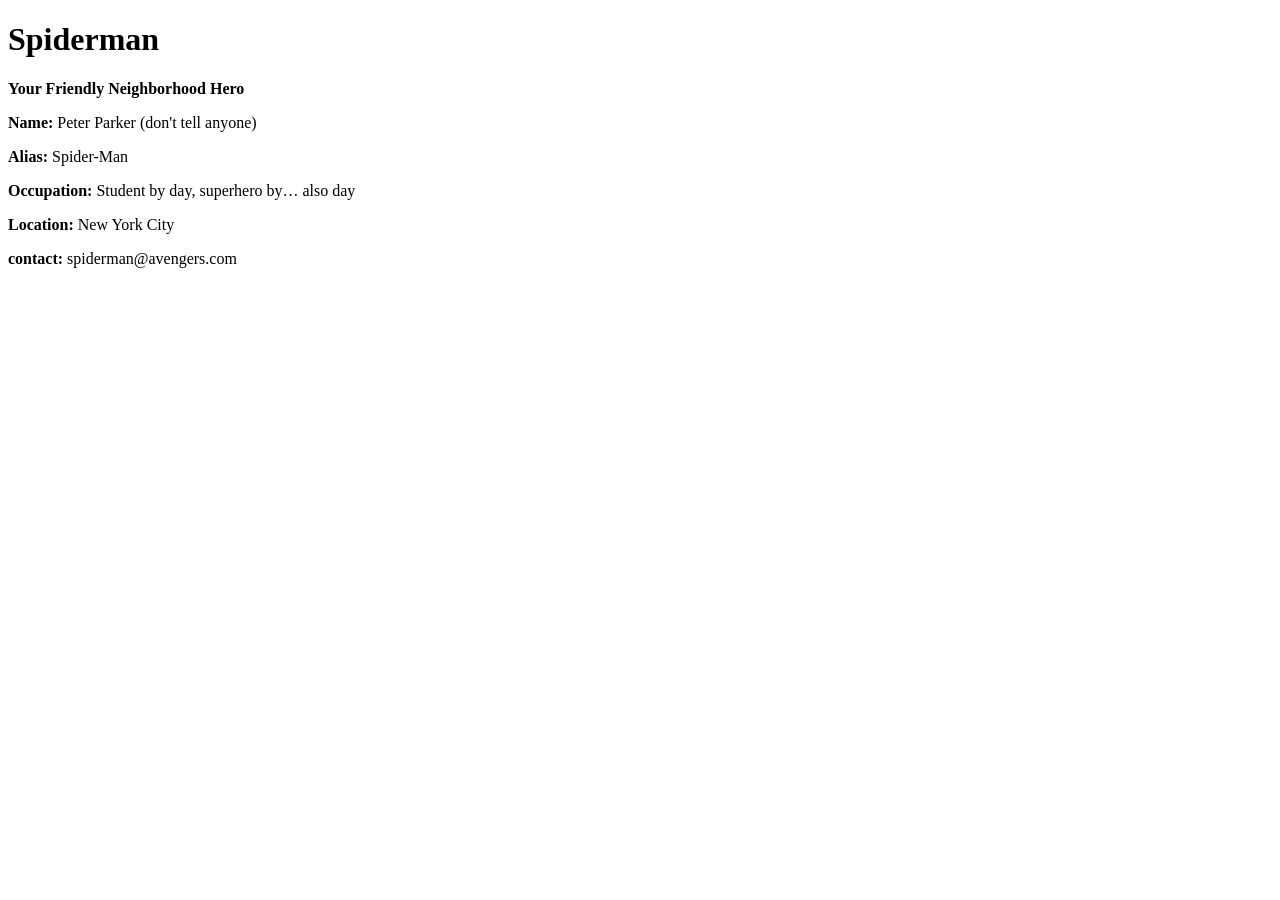
==== your-friendly-neighborhood-resume/index.html @ 915ddcb2 "Added" ====
<!DOCTYPE html>
<html lang="en">
<head>
    <meta charset="UTF-8">
    <meta name="viewport" content="width=device-width, initial-scale=1.0">
    <title>Document</title>
</head>
<body>
    <div>
        <div>
            <h1>Spiderman</h1>
            <p><b>Your Friendly Neighborhood Hero</b></p>
            <p><b>Name:</b> Peter Parker (don't tell anyone)</p>
            <p><b>Alias:</b> Spider-Man</p>
            <p><b>Occupation:</b> Student by day, superhero by… also day </p>
            <p><b>Location:</b> New York City</p>
            <p><b>contact:</b> spiderman@avengers.com</p>
        </div>


    </div>
    
</body>
</html>
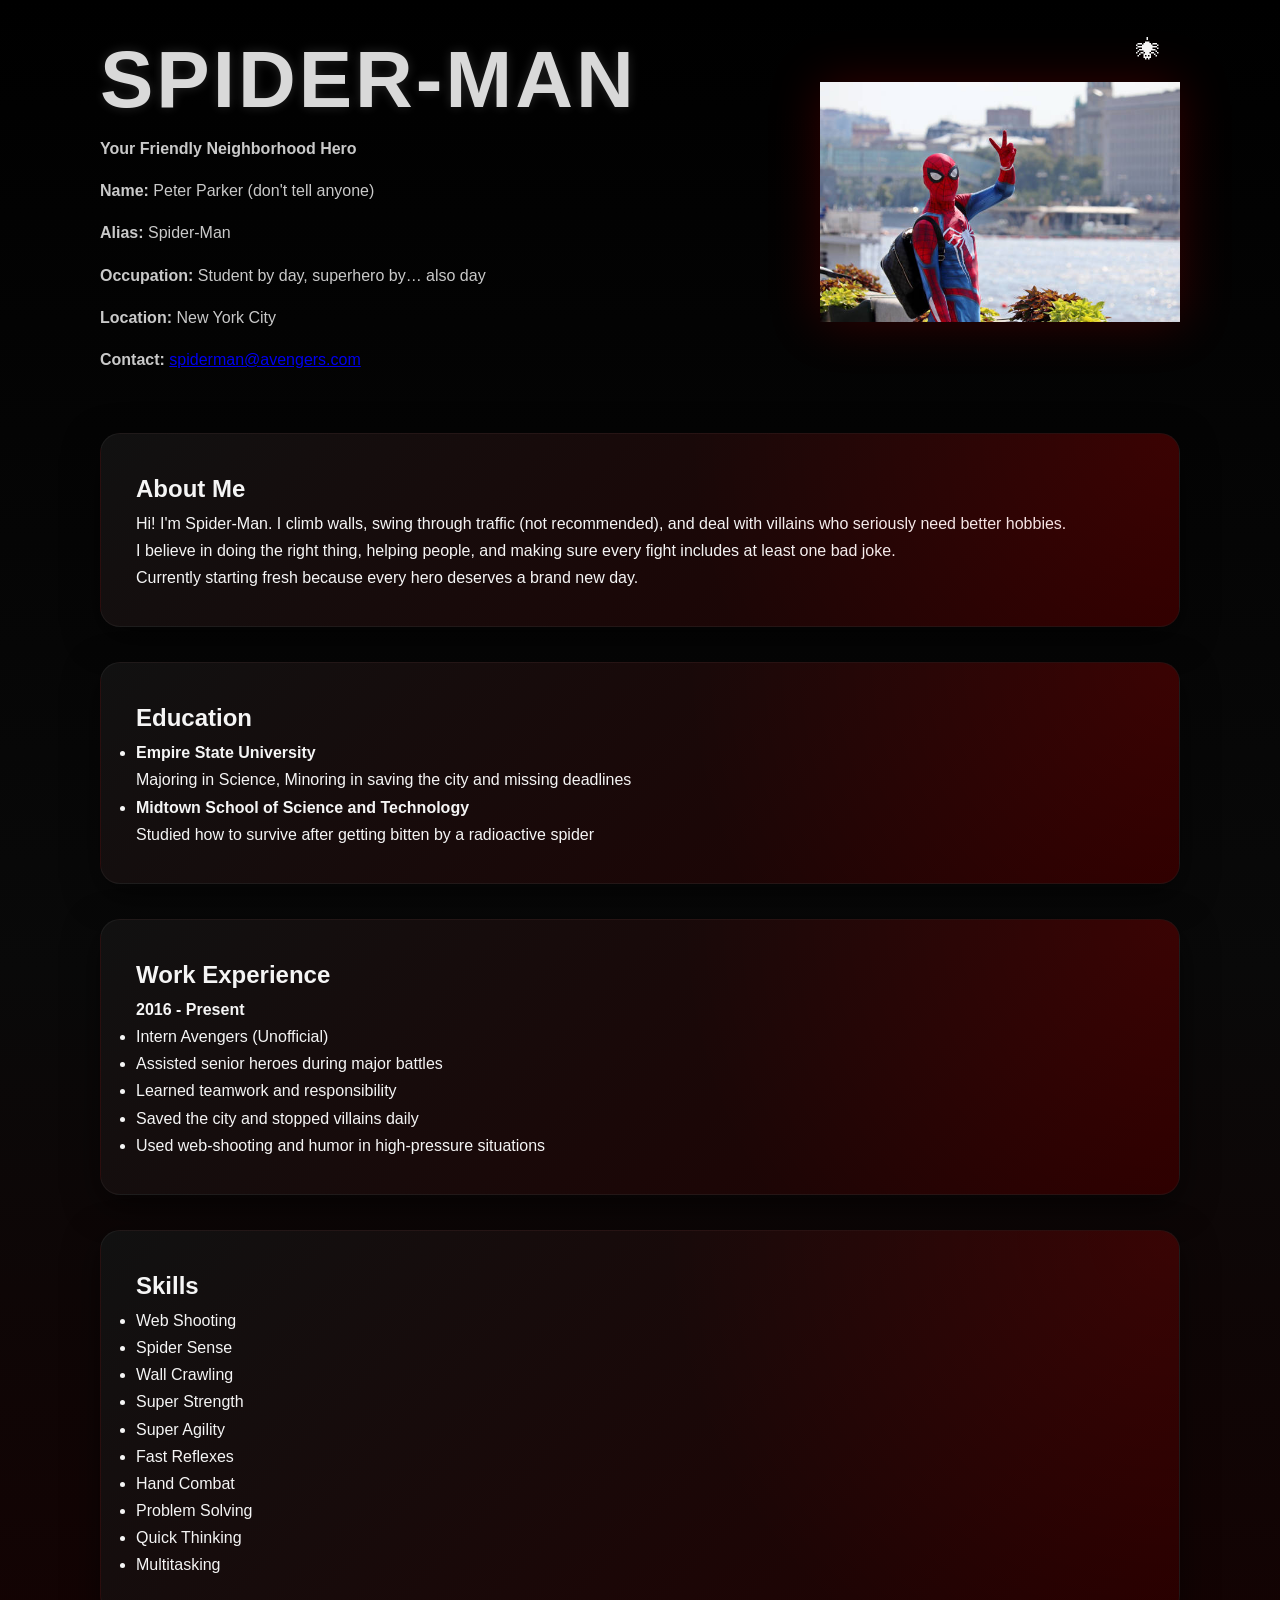
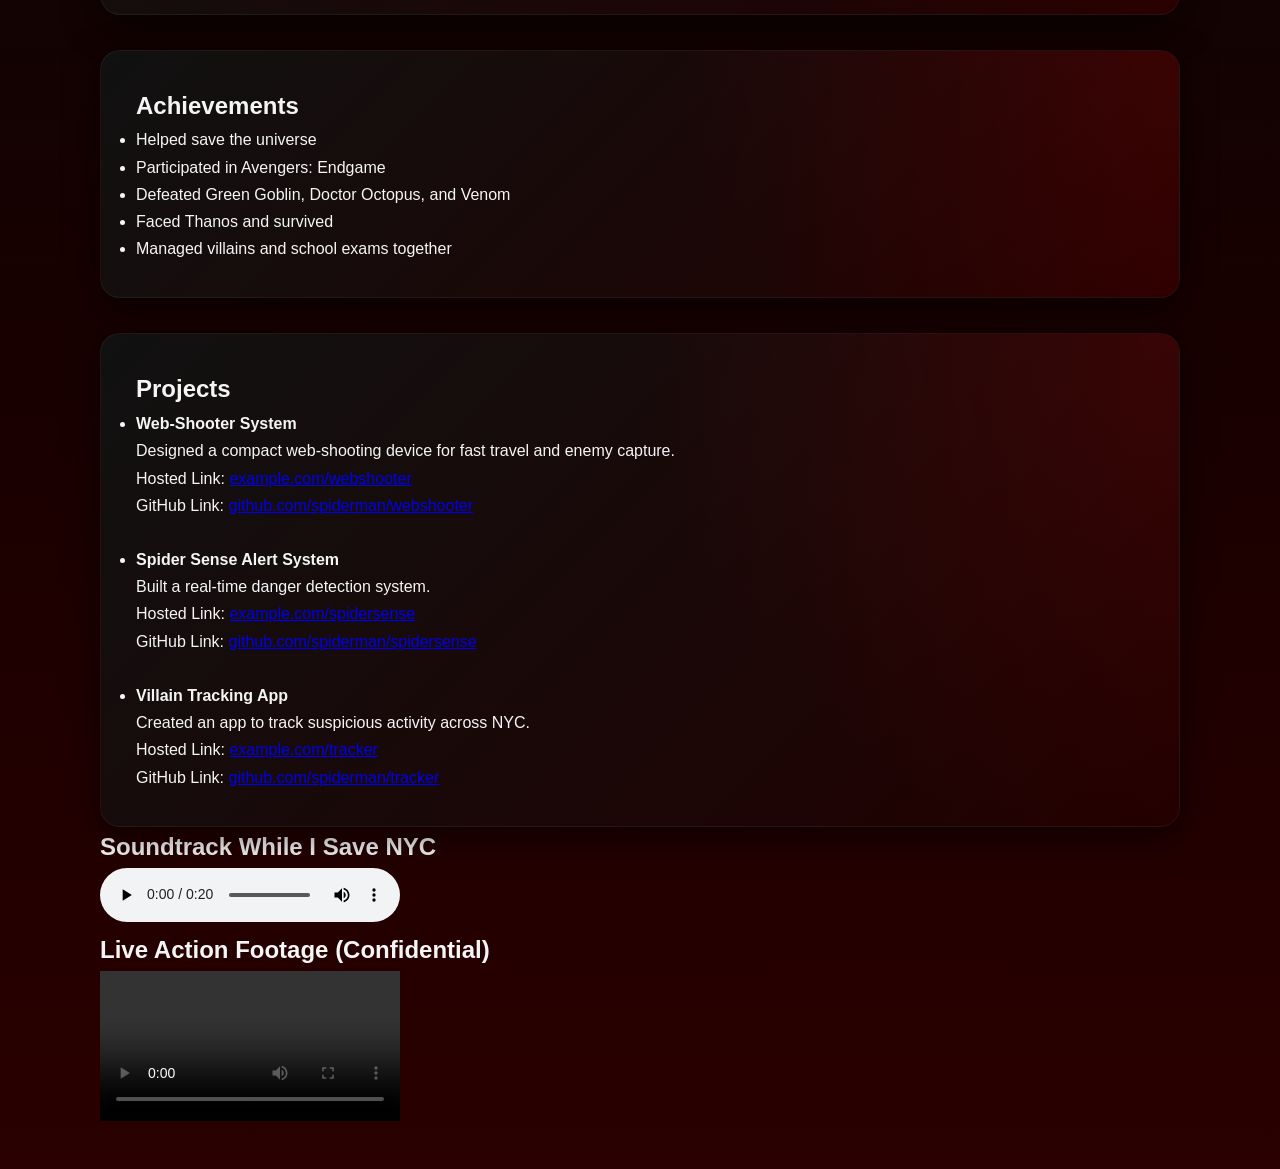
==== commit e6785bf8: "Updated" ====
--- a/your-friendly-neighborhood-resume/index.html
+++ b/your-friendly-neighborhood-resume/index.html
@@ -3,22 +3,219 @@
 <head>
     <meta charset="UTF-8">
     <meta name="viewport" content="width=device-width, initial-scale=1.0">
-    <title>Document</title>
+    <title>Spider-Man Portfolio</title>
+
+    
+    <link rel="stylesheet" href="style.css">
 </head>
+
 <body>
-    <div>
-        <div>
-            <h1>Spiderman</h1>
-            <p><b>Your Friendly Neighborhood Hero</b></p>
-            <p><b>Name:</b> Peter Parker (don't tell anyone)</p>
-            <p><b>Alias:</b> Spider-Man</p>
-            <p><b>Occupation:</b> Student by day, superhero by… also day </p>
-            <p><b>Location:</b> New York City</p>
-            <p><b>contact:</b> spiderman@avengers.com</p>
-        </div>
-
+
+    <div class="container">
+
+        
+        <section class="hero">
+
+            <div class="hero-text">
+                <h1>Spider-Man</h1>
+
+                <p><b>Your Friendly Neighborhood Hero</b></p>
+                <p><b>Name:</b> Peter Parker (don't tell anyone)</p>
+                <p><b>Alias:</b> Spider-Man</p>
+                <p><b>Occupation:</b> Student by day, superhero by… also day</p>
+                <p><b>Location:</b> New York City</p>
+
+                <p>
+                    <b>Contact:</b>
+                    <a href="mailto:spiderman@avengers.com">
+                        spiderman@avengers.com
+                    </a>
+                </p>
+            </div>
+
+            <div class="hero-image">
+                <img src="istockphoto-1255788082-612x612.jpg" alt="Spider-Man">
+            </div>
+
+        </section>
+
+        
+        <section class="glass-card">
+
+            <h2>About Me</h2>
+
+            <p>
+                Hi! I'm Spider-Man. I climb walls, swing through traffic
+                (not recommended), and deal with villains who seriously
+                need better hobbies.
+            </p>
+
+            <p>
+                I believe in doing the right thing, helping people,
+                and making sure every fight includes at least one bad joke.
+            </p>
+
+            <p>
+                Currently starting fresh because every hero deserves
+                a brand new day.
+            </p>
+
+        </section>
+
+        
+        <section class="glass-card">
+
+            <h2>Education</h2>
+
+            <ul>
+                <li>
+                    <b>Empire State University</b><br>
+                    Majoring in Science, Minoring in saving the city
+                    and missing deadlines
+                </li>
+
+                <li>
+                    <b>Midtown School of Science and Technology</b><br>
+                    Studied how to survive after getting bitten
+                    by a radioactive spider
+                </li>
+            </ul>
+
+        </section>
+
+       
+        <section class="glass-card">
+
+            <h2>Work Experience</h2>
+
+            <p><b>2016 - Present</b></p>
+
+            <ul>
+                <li>Intern Avengers (Unofficial)</li>
+                <li>Assisted senior heroes during major battles</li>
+                <li>Learned teamwork and responsibility</li>
+                <li>Saved the city and stopped villains daily</li>
+                <li>Used web-shooting and humor in high-pressure situations</li>
+            </ul>
+
+        </section>
+
+        
+        <section class="glass-card">
+
+            <h2>Skills</h2>
+
+            <ul>
+                <li>Web Shooting</li>
+                <li>Spider Sense</li>
+                <li>Wall Crawling</li>
+                <li>Super Strength</li>
+                <li>Super Agility</li>
+                <li>Fast Reflexes</li>
+                <li>Hand Combat</li>
+                <li>Problem Solving</li>
+                <li>Quick Thinking</li>
+                <li>Multitasking</li>
+            </ul>
+
+        </section>
+
+        
+        <section class="glass-card">
+
+            <h2>Achievements</h2>
+
+            <ul>
+                <li>Helped save the universe</li>
+                <li>Participated in Avengers: Endgame</li>
+                <li>Defeated Green Goblin, Doctor Octopus, and Venom</li>
+                <li>Faced Thanos and survived</li>
+                <li>Managed villains and school exams together</li>
+            </ul>
+
+        </section>
+
+        
+        <section class="glass-card">
+
+            <h2>Projects</h2>
+
+            <ul>
+
+                <li>
+                    <b>Web-Shooter System</b><br>
+
+                    Designed a compact web-shooting device for fast travel
+                    and enemy capture.<br>
+
+                    Hosted Link:
+                    <a href="https://example.com/webshooter">
+                        example.com/webshooter
+                    </a><br>
+
+                    GitHub Link:
+                    <a href="https://github.com/spiderman/webshooter">
+                        github.com/spiderman/webshooter
+                    </a>
+                </li>
+
+                <br>
+
+                <li>
+                    <b>Spider Sense Alert System</b><br>
+
+                    Built a real-time danger detection system.<br>
+
+                    Hosted Link:
+                    <a href="https://example.com/spidersense">
+                        example.com/spidersense
+                    </a><br>
+
+                    GitHub Link:
+                    <a href="https://github.com/spiderman/spidersense">
+                        github.com/spiderman/spidersense
+                    </a>
+                </li>
+
+                <br>
+
+                <li>
+                    <b>Villain Tracking App</b><br>
+
+                    Created an app to track suspicious activity
+                    across NYC.<br>
+
+                    Hosted Link:
+                    <a href="https://example.com/tracker">
+                        example.com/tracker
+                    </a><br>
+
+                    GitHub Link:
+                    <a href="https://github.com/spiderman/tracker">
+                        github.com/spiderman/tracker
+                    </a>
+                </li>
+
+            </ul>
+
+        </section>
+
+        
+        <section class="media-section">
+
+            <h2>Soundtrack While I Save NYC</h2>
+
+            <audio src="spiderman_song.mp3" controls></audio>
+
+            <h2>Live Action Footage (Confidential)</h2>
+
+            <video controls>
+                <source src="spidey_video.mp4" type="video/mp4">
+            </video>
+
+        </section>
 
     </div>
-    
+
 </body>
 </html>
--- a/your-friendly-neighborhood-resume/style.css
+++ b/your-friendly-neighborhood-resume/style.css
@@ -0,0 +1,231 @@
+*{
+    margin: 0;
+    padding: 0;
+    box-sizing: border-box;
+    font-family: Arial, Helvetica, sans-serif;
+}
+body{
+
+    background:
+        linear-gradient(
+            180deg,
+            #000000 0%,
+            #090909 35%,
+            #180000 70%,
+            #2a0000 100%
+        );
+
+    color: #f5f5f5;
+
+    min-height: 100vh;
+
+    padding: 40px;
+
+    overflow-x: hidden;
+
+    line-height: 1.7;
+}
+.container{
+
+    width: 90%;
+
+    max-width: 1200px;
+
+    margin: auto;
+
+    animation: fadeIn 0.8s ease;
+}
+.hero{
+
+    position: relative;
+
+    display: flex;
+
+    justify-content: space-between;
+
+    align-items: center;
+
+    gap: 50px;
+
+    flex-wrap: wrap;
+
+    margin-bottom: 60px;
+}
+
+.hero::after{
+
+    content: "🕷";
+
+    position: absolute;
+
+    top: -10px;
+
+    right: 20px;
+
+    font-size: 1.5rem;
+
+    animation: floatSpider 3s ease-in-out infinite;
+}
+.hero-text{
+    flex: 1;
+}
+
+.hero-text h1{
+
+    font-size: 5rem;
+
+    font-weight: bold;
+
+    line-height: 1;
+
+    color: #d9d9d9;
+
+    text-transform: uppercase;
+
+    letter-spacing: 3px;
+
+    text-shadow:
+        0 0 12px rgba(255,255,255,0.15);
+
+    transition: 0.3s ease;
+}
+.hero-text h1 span{
+
+    display: block;
+
+    color: #c40000;
+
+    font-size: 4rem;
+}
+.hero-text h1:hover{
+
+    animation: spideyWiggle 0.5s ease;
+}
+.hero-text p{
+
+    margin-top: 15px;
+
+    color: #c9c9c9;
+
+    max-width: 600px;
+}
+nav{
+
+    margin-bottom: 40px;
+}
+
+nav ul{
+
+    display: flex;
+
+    gap: 40px;
+
+    list-style: none;
+}
+
+nav a{
+
+    color: #d9d9d9;
+
+    text-decoration: none;
+
+    font-size: 1rem;
+
+    letter-spacing: 1px;
+
+    position: relative;
+
+    transition: 0.3s ease;
+}
+
+nav a:hover{
+
+    color: #ff0000;
+}
+
+nav a::after{
+
+    content: "";
+
+    position: absolute;
+
+    left: 0;
+
+    bottom: -6px;
+
+    width: 0%;
+
+    height: 2px;
+
+    background: #ff0000;
+
+    transition: 0.3s ease;
+}
+
+nav a:hover::after{
+    width: 100%;
+}
+.hero-image img{
+
+    width: 360px;
+
+    max-width: 100%;
+
+    object-fit: contain;
+
+    transition: 0.4s ease;
+
+    filter:
+        drop-shadow(0 0 25px rgba(255,0,0,0.2));
+}
+
+.hero-image img:hover{
+
+    transform:
+        scale(1.03)
+        rotate(2deg);
+}
+.glass-card{
+
+    position: relative;
+
+    overflow: hidden;
+
+    margin-top: 35px;
+
+    padding: 35px;
+
+    border-radius: 20px;
+
+    background:
+        linear-gradient(
+            135deg,
+            #111111,
+            #220000
+        );
+
+    border:
+        1px solid rgba(255,255,255,0.05);
+
+    box-shadow:
+        0 10px 35px rgba(0,0,0,0.55);
+
+    transition: 0.4s ease;
+}
+.glass-card::after{
+
+    content: "";
+
+    position: absolute;
+
+    inset: 0;
+
+    background:
+        radial-gradient(
+            circle at top right,
+            rgba(255,0,0,0.12),
+            transparent 45%
+        );
+
+    pointer-events: none;
+}
